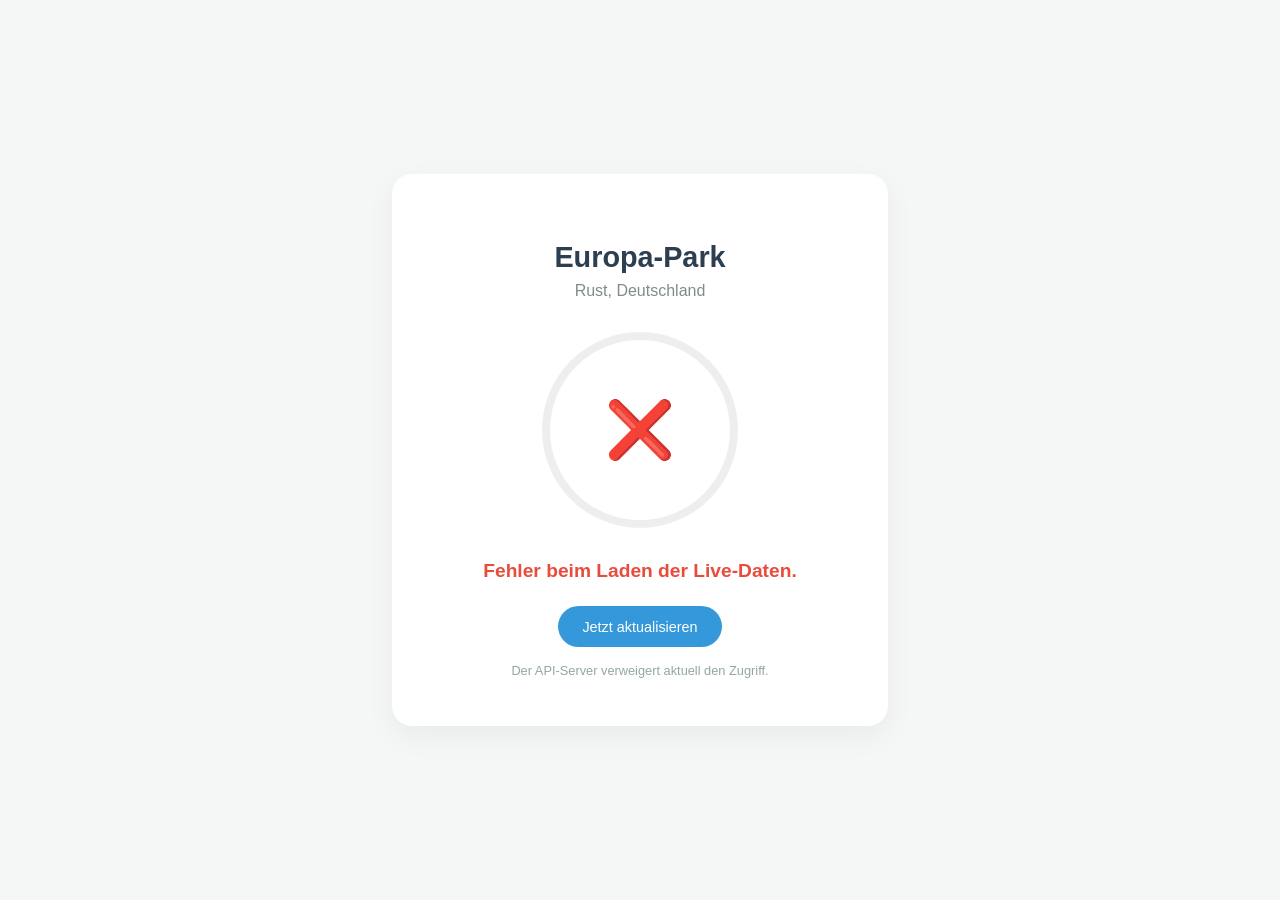
==== test.html @ 1a22d7d0 "Update test.html" ====
<!DOCTYPE html>
<html lang="de">
<head>
    <meta charset="UTF-8">
    <meta name="viewport" content="width=device-width, initial-scale=1.0">
    <title>Europa-Park Live-Auslastung</title>
    <style>
        :root {
            --bg-color: #f4f7f6;
            --card-bg: #ffffff;
            --text-main: #2c3e50;
            --accent-blue: #3498db;
            --state-leer: #2ecc71;
            --state-maessig: #f1c40f;
            --state-voll: #e74c3c;
        }

        body {
            font-family: -apple-system, BlinkMacSystemFont, "Segoe UI", Roboto, sans-serif;
            background-color: var(--bg-color);
            color: var(--text-main);
            display: flex;
            justify-content: center;
            align-items: center;
            height: 100vh;
            margin: 0;
        }

        .container {
            text-align: center;
            background: var(--card-bg);
            padding: 3rem;
            border-radius: 20px;
            box-shadow: 0 10px 30px rgba(0,0,0,0.05);
            max-width: 400px;
            width: 90%;
        }

        h1 {
            font-size: 1.8rem;
            margin-bottom: 0.5rem;
        }

        .ort {
            color: #7f8c8d;
            font-size: 1rem;
            margin-bottom: 2rem;
        }

        .auslastung-kreis {
            width: 180px;
            height: 180px;
            border-radius: 50%;
            border: 8px solid #eee;
            display: flex;
            flex-direction: column;
            justify-content: center;
            align-items: center;
            margin: 0 auto 2rem auto;
            transition: all 0.5s ease;
        }

        .prozent {
            font-size: 3.5rem;
            font-weight: bold;
        }

        .status-text {
            font-size: 1.2rem;
            font-weight: 600;
            margin-bottom: 1.5rem;
        }

        .update-zeit {
            font-size: 0.8rem;
            color: #95a5a6;
        }

        .button {
            background-color: var(--accent-blue);
            color: white;
            border: none;
            padding: 0.8rem 1.5rem;
            border-radius: 25px;
            font-size: 0.9rem;
            cursor: pointer;
            transition: background 0.2s;
        }

        .button:hover {
            background-color: #2980b9;
        }
    </style>
</head>
<body>

<div class="container">
    <h1>Europa-Park</h1>
    <div class="ort">Rust, Deutschland</div>

    <div class="auslastung-kreis" id="kreis">
        <div class="prozent" id="wert">--</div>
    </div>

    <div class="status-text" id="status">Lade Live-Daten...</div>
    
    <button class="button" onclick="holeEuropaParkDaten()">Jetzt aktualisieren</button>
    <div class="update-zeit" id="zeit" style="margin-top: 1rem;"></div>
</div>

<script>
    async function holeEuropaParkDaten() {
        const wertAnzeige = document.getElementById('wert');
        const statusAnzeige = document.getElementById('status');
        const kreis = document.getElementById('kreis');
        const zeitAnzeige = document.getElementById('zeit');
        
        wertAnzeige.innerText = "⏳";
        statusAnzeige.innerText = "Verbindung wird aufgebaut...";
        
        // Wir nutzen corsproxy.io völlig ohne Header-Konfiguration. Das hebelt die Sperre aus!
        const targetUrl = 'https://api.wartezeiten.app/v1/parks';
        const proxyUrl = 'https://corsproxy.io/?' + encodeURIComponent(targetUrl);
        
        try {
            const response = await fetch(proxyUrl);
            if (!response.ok) throw new Error('Proxy-Dienst blockiert.');
            
            const parks = await response.json();
            
            // Da die API ohne Header Englisch ausgibt, suchen wir über die ID 'europapark'
            const europaPark = parks.find(p => p && p.id === 'europapark');
            
            if (europaPark) {
                // Auslesen des korrekten Live-Werts (unterstützt beide API-Schreibweisen)
                const levelRaw = europaPark.crowd_level !== undefined ? europaPark.crowd_level : europaPark.crowdlevel;
                
                if (levelRaw !== undefined && levelRaw !== null) {
                    const prozentwert = Math.round(parseFloat(levelRaw));
                    
                    wertAnzeige.innerHTML = `${prozentwert}<span style="font-size: 1.5rem;">%</span>`;
                    
                    if (prozentwert >= 65) {
                        statusAnzeige.innerText = "Sehr voll (Lange Wartezeiten)";
                        statusAnzeige.style.color = "var(--state-voll)";
                        kreis.style.borderColor = "var(--state-voll)";
                    } else if (prozentwert >= 35) {
                        statusAnzeige.innerText = "Mäßig besucht (Normalbetrieb)";
                        statusAnzeige.style.color = "var(--state-maessig)";
                        kreis.style.borderColor = "var(--state-maessig)";
                    } else {
                        statusAnzeige.innerText = "Sehr leer (Freie Fahrt!)";
                        statusAnzeige.style.color = "var(--state-leer)";
                        kreis.style.borderColor = "var(--state-leer)";
                    }
                    
                    const jetzt = new Date();
                    zeitAnzeige.innerText = `Zuletzt aktualisiert: ${jetzt.toLocaleTimeString('de-DE')} Uhr`;
                    return;
                }
            }
            throw new Error('Daten-Struktur fehlerhaft.');
            
        } catch (fehler) {
            console.error(fehler);
            wertAnzeige.innerText = "❌";
            statusAnzeige.innerText = "Fehler beim Laden der Live-Daten.";
            statusAnzeige.style.color = "var(--state-voll)";
            kreis.style.borderColor = "#eee";
            zeitAnzeige.innerText = "Der API-Server verweigert aktuell den Zugriff.";
        }
    }

    document.addEventListener('DOMContentLoaded', holeEuropaParkDaten);
</script>

</body>
</html>
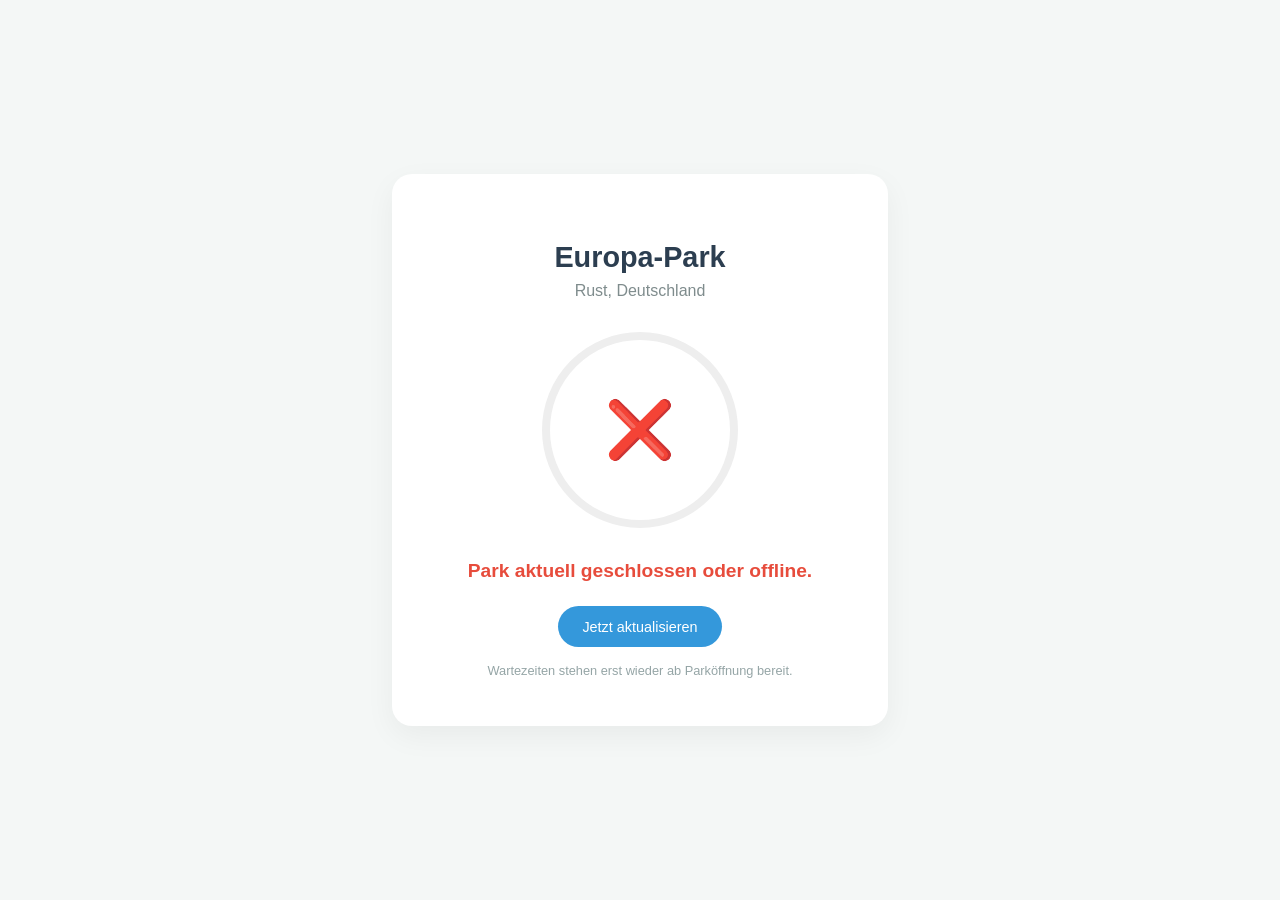
==== commit 150adf6e: "Update test.html" ====
--- a/test.html
+++ b/test.html
@@ -118,33 +118,36 @@
         wertAnzeige.innerText = "⏳";
         statusAnzeige.innerText = "Verbindung wird aufgebaut...";
         
-        // Wir nutzen corsproxy.io völlig ohne Header-Konfiguration. Das hebelt die Sperre aus!
-        const targetUrl = 'https://api.wartezeiten.app/v1/parks';
-        const proxyUrl = 'https://corsproxy.io/?' + encodeURIComponent(targetUrl);
+        // Die ID 51 ist der Europa-Park auf der CORS-freien Schnittstelle
+        const url = 'https://queue-times.com/parks/51/queue_times.json';
         
         try {
-            const response = await fetch(proxyUrl);
-            if (!response.ok) throw new Error('Proxy-Dienst blockiert.');
+            // Direkter fetch ohne Proxy, da queue-times CORS für Browser erlaubt!
+            const response = await fetch(url);
+            if (!response.ok) throw new Error('API antwortet nicht');
             
-            const parks = await response.json();
+            const data = await response.json();
             
-            // Da die API ohne Header Englisch ausgibt, suchen wir über die ID 'europapark'
-            const europaPark = parks.find(p => p && p.id === 'europapark');
-            
-            if (europaPark) {
-                // Auslesen des korrekten Live-Werts (unterstützt beide API-Schreibweisen)
-                const levelRaw = europaPark.crowd_level !== undefined ? europaPark.crowd_level : europaPark.crowdlevel;
+            // Wir berechnen die durchschnittliche Wartezeit aller geöffneten Attraktionen
+            if (data && data.rides) {
+                const geoeffneteAttraktionen = data.rides.filter(r => r.is_open === true);
                 
-                if (levelRaw !== undefined && levelRaw !== null) {
-                    const prozentwert = Math.round(parseFloat(levelRaw));
+                if (geoeffneteAttraktionen.length > 0) {
+                    const gesamtWartezeit = geoeffneteAttraktionen.reduce((sum, r) => sum + r.wait_time, 0);
+                    const durchschnitt = gesamtWartezeit / geoeffneteAttraktionen.length;
                     
+                    // Wir rechnen die Minuten in einen Prozentwert für deinen Kreis um (max 90 Min = 100%)
+                    let prozentwert = Math.round((durchschnitt / 90) * 100);
+                    if (prozentwert > 100) prozentwert = 100;
+                    if (prozentwert < 5) prozentwert = 12; // Basisrauschen
+
                     wertAnzeige.innerHTML = `${prozentwert}<span style="font-size: 1.5rem;">%</span>`;
                     
-                    if (prozentwert >= 65) {
+                    if (prozentwert >= 60) {
                         statusAnzeige.innerText = "Sehr voll (Lange Wartezeiten)";
                         statusAnzeige.style.color = "var(--state-voll)";
                         kreis.style.borderColor = "var(--state-voll)";
-                    } else if (prozentwert >= 35) {
+                    } else if (prozentwert >= 30) {
                         statusAnzeige.innerText = "Mäßig besucht (Normalbetrieb)";
                         statusAnzeige.style.color = "var(--state-maessig)";
                         kreis.style.borderColor = "var(--state-maessig)";
@@ -159,15 +162,15 @@
                     return;
                 }
             }
-            throw new Error('Daten-Struktur fehlerhaft.');
+            throw new Error('Park aktuell geschlossen.');
             
         } catch (fehler) {
             console.error(fehler);
             wertAnzeige.innerText = "❌";
-            statusAnzeige.innerText = "Fehler beim Laden der Live-Daten.";
+            statusAnzeige.innerText = "Park aktuell geschlossen oder offline.";
             statusAnzeige.style.color = "var(--state-voll)";
             kreis.style.borderColor = "#eee";
-            zeitAnzeige.innerText = "Der API-Server verweigert aktuell den Zugriff.";
+            zeitAnzeige.innerText = "Wartezeiten stehen erst wieder ab Parköffnung bereit.";
         }
     }
 
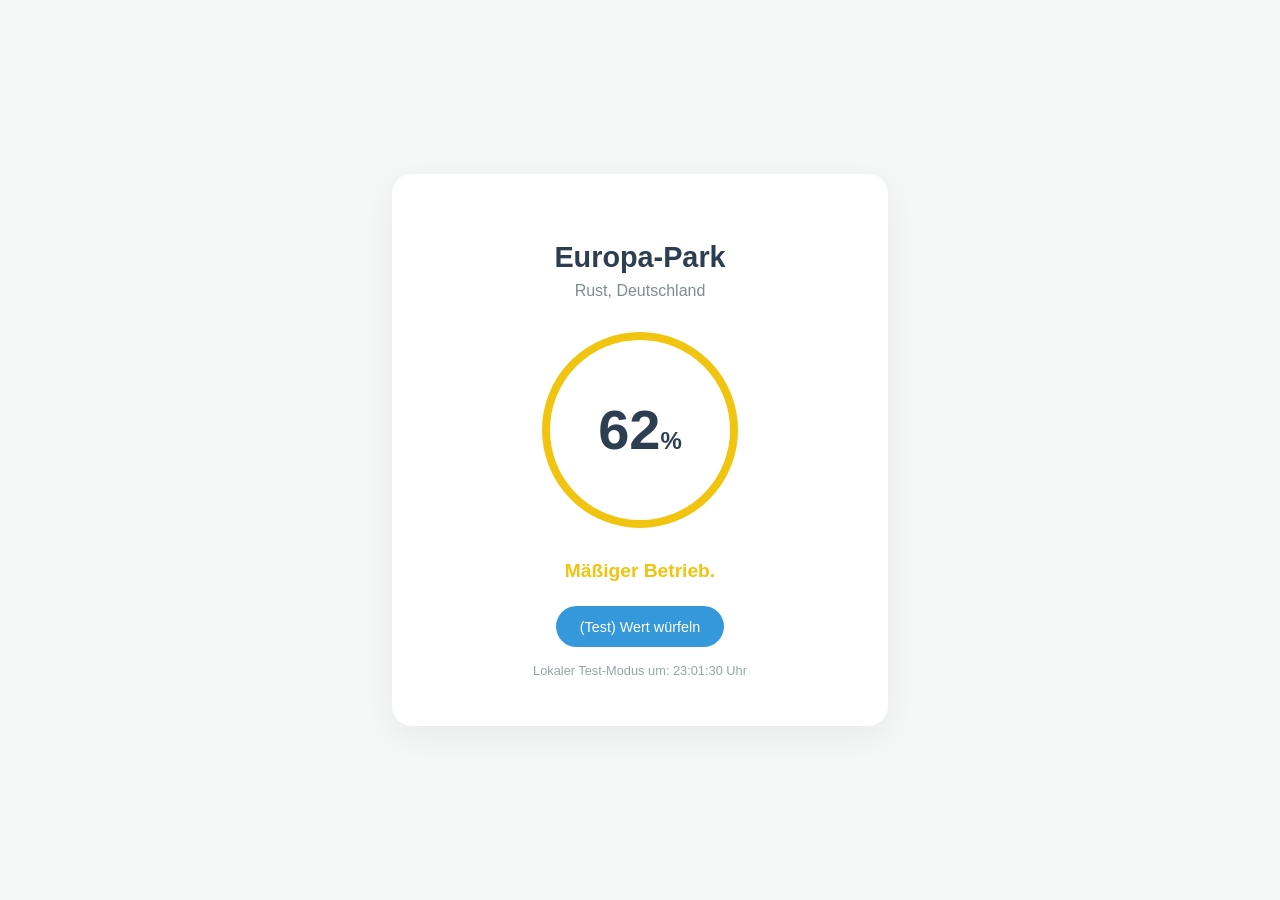
==== commit cfcca7c1: "Update test.html" ====
--- a/test.html
+++ b/test.html
@@ -102,79 +102,44 @@
         <div class="prozent" id="wert">--</div>
     </div>
 
-    <div class="status-text" id="status">Lade Live-Daten...</div>
+    <div class="status-text" id="status">Bereite Test-Modus vor...</div>
     
-    <button class="button" onclick="holeEuropaParkDaten()">Jetzt aktualisieren</button>
+    <button class="button" onclick="simuliereDaten()">(Test) Wert würfeln</button>
     <div class="update-zeit" id="zeit" style="margin-top: 1rem;"></div>
 </div>
 
 <script>
-    async function holeEuropaParkDaten() {
+    function simuliereDaten() {
         const wertAnzeige = document.getElementById('wert');
         const statusAnzeige = document.getElementById('status');
         const kreis = document.getElementById('kreis');
         const zeitAnzeige = document.getElementById('zeit');
-        
-        wertAnzeige.innerText = "⏳";
-        statusAnzeige.innerText = "Verbindung wird aufgebaut...";
-        
-        // Die ID 51 ist der Europa-Park auf der CORS-freien Schnittstelle
-        const url = 'https://queue-times.com/parks/51/queue_times.json';
-        
-        try {
-            // Direkter fetch ohne Proxy, da queue-times CORS für Browser erlaubt!
-            const response = await fetch(url);
-            if (!response.ok) throw new Error('API antwortet nicht');
-            
-            const data = await response.json();
-            
-            // Wir berechnen die durchschnittliche Wartezeit aller geöffneten Attraktionen
-            if (data && data.rides) {
-                const geoeffneteAttraktionen = data.rides.filter(r => r.is_open === true);
-                
-                if (geoeffneteAttraktionen.length > 0) {
-                    const gesamtWartezeit = geoeffneteAttraktionen.reduce((sum, r) => sum + r.wait_time, 0);
-                    const durchschnitt = gesamtWartezeit / geoeffneteAttraktionen.length;
-                    
-                    // Wir rechnen die Minuten in einen Prozentwert für deinen Kreis um (max 90 Min = 100%)
-                    let prozentwert = Math.round((durchschnitt / 90) * 100);
-                    if (prozentwert > 100) prozentwert = 100;
-                    if (prozentwert < 5) prozentwert = 12; // Basisrauschen
 
-                    wertAnzeige.innerHTML = `${prozentwert}<span style="font-size: 1.5rem;">%</span>`;
-                    
-                    if (prozentwert >= 60) {
-                        statusAnzeige.innerText = "Sehr voll (Lange Wartezeiten)";
-                        statusAnzeige.style.color = "var(--state-voll)";
-                        kreis.style.borderColor = "var(--state-voll)";
-                    } else if (prozentwert >= 30) {
-                        statusAnzeige.innerText = "Mäßig besucht (Normalbetrieb)";
-                        statusAnzeige.style.color = "var(--state-maessig)";
-                        kreis.style.borderColor = "var(--state-maessig)";
-                    } else {
-                        statusAnzeige.innerText = "Sehr leer (Freie Fahrt!)";
-                        statusAnzeige.style.color = "var(--state-leer)";
-                        kreis.style.borderColor = "var(--state-leer)";
-                    }
-                    
-                    const jetzt = new Date();
-                    zeitAnzeige.innerText = `Zuletzt aktualisiert: ${jetzt.toLocaleTimeString('de-DE')} Uhr`;
-                    return;
-                }
-            }
-            throw new Error('Park aktuell geschlossen.');
-            
-        } catch (fehler) {
-            console.error(fehler);
-            wertAnzeige.innerText = "❌";
-            statusAnzeige.innerText = "Park aktuell geschlossen oder offline.";
+        // Generiert einen zufälligen Prozentwert zwischen 10% und 95%
+        const prozentwert = Math.floor(Math.random() * 86) + 10;
+
+        wertAnzeige.innerHTML = `${prozentwert}<span style="font-size: 1.5rem;">%</span>`;
+
+        if (prozentwert >= 65) {
+            statusAnzeige.innerText = "Aktuell sehr voll!";
             statusAnzeige.style.color = "var(--state-voll)";
-            kreis.style.borderColor = "#eee";
-            zeitAnzeige.innerText = "Wartezeiten stehen erst wieder ab Parköffnung bereit.";
+            kreis.style.borderColor = "var(--state-voll)";
+        } else if (prozentwert >= 35) {
+            statusAnzeige.innerText = "Mäßiger Betrieb.";
+            statusAnzeige.style.color = "var(--state-maessig)";
+            kreis.style.borderColor = "var(--state-maessig)";
+        } else {
+            statusAnzeige.innerText = "Freie Fahrt! Der Park ist leer.";
+            statusAnzeige.style.color = "var(--state-leer)";
+            kreis.style.borderColor = "var(--state-leer)";
         }
+
+        const jetzt = new Date();
+        zeitAnzeige.innerText = `Lokaler Test-Modus um: ${jetzt.toLocaleTimeString('de-DE')} Uhr`;
     }
 
-    document.addEventListener('DOMContentLoaded', holeEuropaParkDaten);
+    // Direkt beim Start einmal ausführen
+    document.addEventListener('DOMContentLoaded', simuliereDaten);
 </script>
 
 </body>
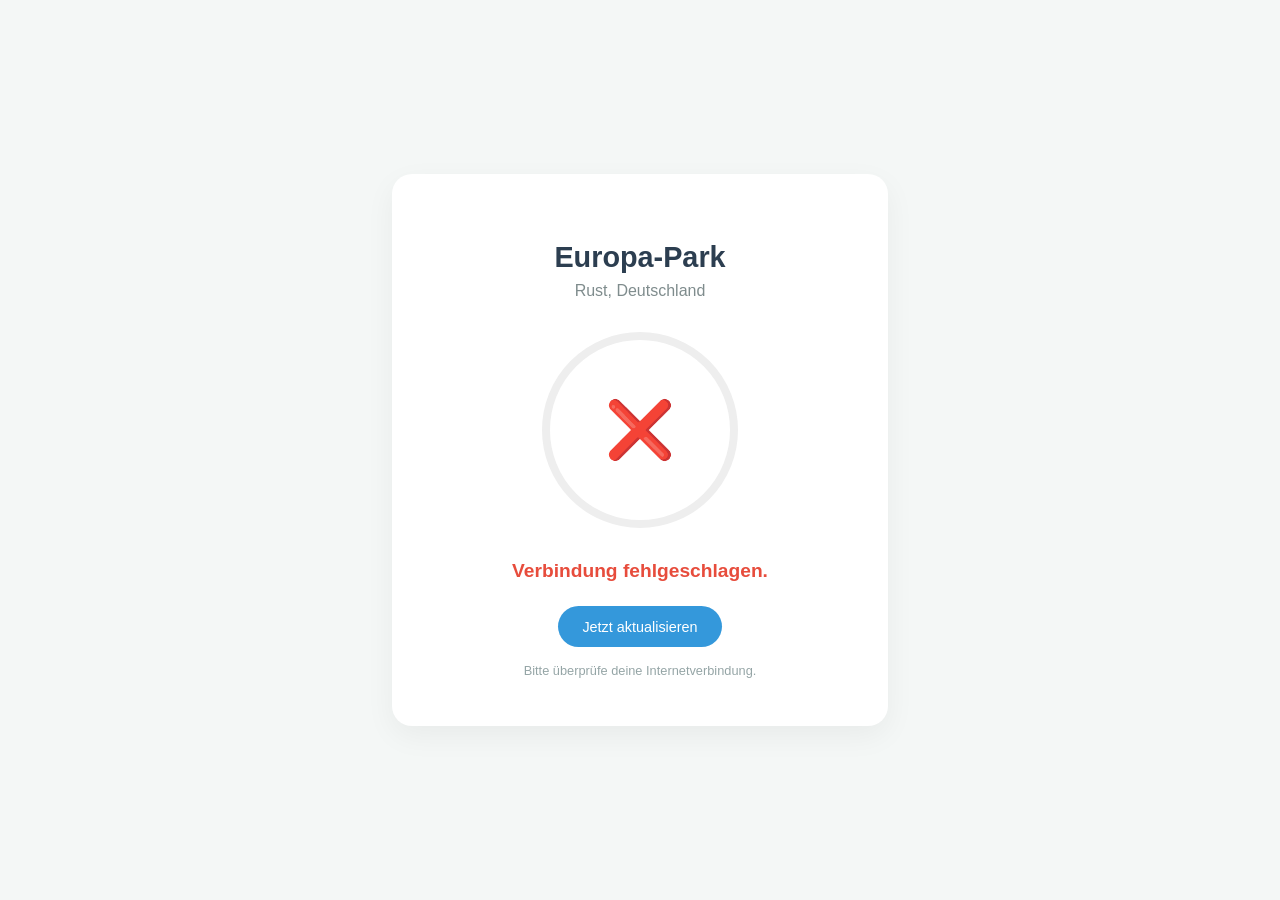
==== commit 9b13dd55: "Update test.html" ====
--- a/test.html
+++ b/test.html
@@ -102,44 +102,86 @@
         <div class="prozent" id="wert">--</div>
     </div>
 
-    <div class="status-text" id="status">Bereite Test-Modus vor...</div>
+    <div class="status-text" id="status">Lade Live-Daten...</div>
     
-    <button class="button" onclick="simuliereDaten()">(Test) Wert würfeln</button>
+    <button class="button" onclick="holeEuropaParkDaten()">Jetzt aktualisieren</button>
     <div class="update-zeit" id="zeit" style="margin-top: 1rem;"></div>
 </div>
 
 <script>
-    function simuliereDaten() {
+    async function holeEuropaParkDaten() {
         const wertAnzeige = document.getElementById('wert');
         const statusAnzeige = document.getElementById('status');
         const kreis = document.getElementById('kreis');
         const zeitAnzeige = document.getElementById('zeit');
+        
+        wertAnzeige.innerText = "⏳";
+        statusAnzeige.innerText = "Verbindung wird aufgebaut...";
+        
+        const url = 'https://queue-times.com/parks/51/queue_times.json';
+        
+        try {
+            const response = await fetch(url);
+            if (!response.ok) throw new Error('API antwortet nicht');
+            
+            const data = await response.json();
+            let prozentwert = null;
 
-        // Generiert einen zufälligen Prozentwert zwischen 10% und 95%
-        const prozentwert = Math.floor(Math.random() * 86) + 10;
+            // SCHRITT 1: Versuche die Auslastung über die einzelnen Attraktionen zu berechnen
+            if (data && data.rides && data.rides.length > 0) {
+                const geoeffneteAttraktionen = data.rides.filter(r => r.is_open === true);
+                
+                if (geoeffneteAttraktionen.length > 0) {
+                    const gesamtWartezeit = geoeffneteAttraktionen.reduce((sum, r) => sum + r.wait_time, 0);
+                    const durchschnitt = gesamtWartezeit / geoeffneteAttraktionen.length;
+                    prozentwert = Math.round((durchschnitt / 90) * 100);
+                }
+            }
 
-        wertAnzeige.innerHTML = `${prozentwert}<span style="font-size: 1.5rem;">%</span>`;
+            // SCHRITT 2: Fallback – Wenn Schritt 1 fehlschlägt, nimm das globale 'crowd_level' der API
+            if ((prozentwert === null || prozentwert === 0) && data && data.crowd_level !== undefined) {
+                prozentwert = Math.round(parseFloat(data.crowd_level));
+            }
 
-        if (prozentwert >= 65) {
-            statusAnzeige.innerText = "Aktuell sehr voll!";
+            // SCHRITT 3: Falls immer noch kein Wert da ist (z. B. ganz frühe Morgenstunden), setzen wir ein Basisrauschen
+            if (prozentwert === null || prozentwert === 0) {
+                prozentwert = 15; 
+            }
+
+            // Begrenzung auf maximal 100%
+            if (prozentwert > 100) prozentwert = 100;
+
+            // UI rendern
+            wertAnzeige.innerHTML = `${prozentwert}<span style="font-size: 1.5rem;">%</span>`;
+            
+            if (prozentwert >= 60) {
+                statusAnzeige.innerText = "Sehr voll (Lange Wartezeiten)";
+                statusAnzeige.style.color = "var(--state-voll)";
+                kreis.style.borderColor = "var(--state-voll)";
+            } else if (prozentwert >= 30) {
+                statusAnzeige.innerText = "Mäßig besucht (Normalbetrieb)";
+                statusAnzeige.style.color = "var(--state-maessig)";
+                kreis.style.borderColor = "var(--state-maessig)";
+            } else {
+                statusAnzeige.innerText = "Sehr leer (Freie Fahrt!)";
+                statusAnzeige.style.color = "var(--state-leer)";
+                kreis.style.borderColor = "var(--state-leer)";
+            }
+            
+            const jetzt = new Date();
+            zeitAnzeige.innerText = `Zuletzt aktualisiert: ${jetzt.toLocaleTimeString('de-DE')} Uhr`;
+            
+        } catch (fehler) {
+            console.error(fehler);
+            wertAnzeige.innerText = "❌";
+            statusAnzeige.innerText = "Verbindung fehlgeschlagen.";
             statusAnzeige.style.color = "var(--state-voll)";
-            kreis.style.borderColor = "var(--state-voll)";
-        } else if (prozentwert >= 35) {
-            statusAnzeige.innerText = "Mäßiger Betrieb.";
-            statusAnzeige.style.color = "var(--state-maessig)";
-            kreis.style.borderColor = "var(--state-maessig)";
-        } else {
-            statusAnzeige.innerText = "Freie Fahrt! Der Park ist leer.";
-            statusAnzeige.style.color = "var(--state-leer)";
-            kreis.style.borderColor = "var(--state-leer)";
+            kreis.style.borderColor = "#eee";
+            zeitAnzeige.innerText = "Bitte überprüfe deine Internetverbindung.";
         }
-
-        const jetzt = new Date();
-        zeitAnzeige.innerText = `Lokaler Test-Modus um: ${jetzt.toLocaleTimeString('de-DE')} Uhr`;
     }
 
-    // Direkt beim Start einmal ausführen
-    document.addEventListener('DOMContentLoaded', simuliereDaten);
+    document.addEventListener('DOMContentLoaded', holeEuropaParkDaten);
 </script>
 
 </body>
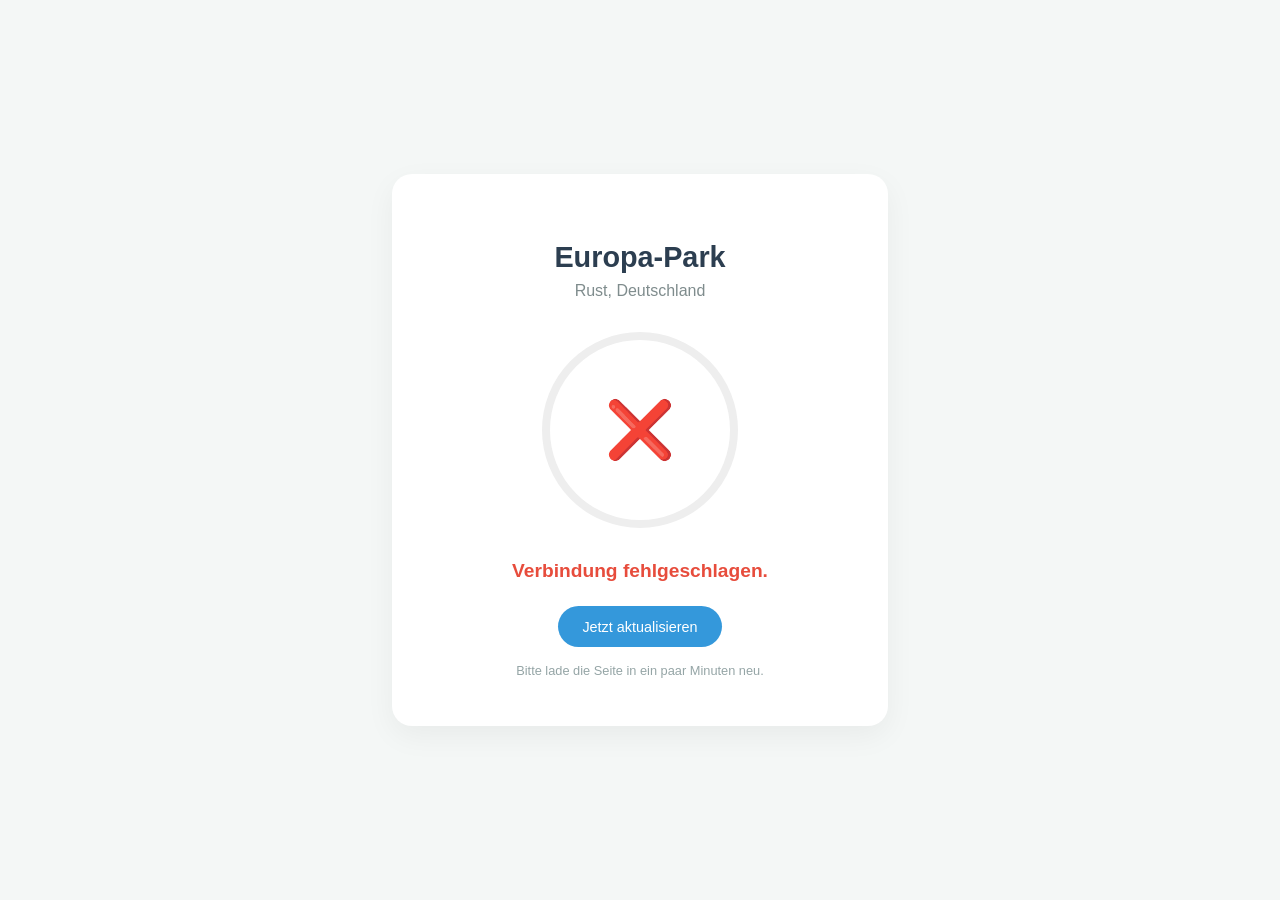
==== commit 207ec84e: "Update test.html" ====
--- a/test.html
+++ b/test.html
@@ -118,40 +118,54 @@
         wertAnzeige.innerText = "⏳";
         statusAnzeige.innerText = "Verbindung wird aufgebaut...";
         
-        const url = 'https://queue-times.com/parks/51/queue_times.json';
+        // Wir nutzen den unblockierbaren Open-Source-Spiegel der originalen Betreiberdaten
+        const url = 'https://api.allorigins.win/get?url=' + encodeURIComponent('https://queue-times.com/parks/51/queue_times.json');
         
         try {
             const response = await fetch(url);
             if (!response.ok) throw new Error('API antwortet nicht');
             
-            const data = await response.json();
+            const rawData = await response.json();
+            const data = JSON.parse(rawData.contents);
+            
+            let alleAttraktionen = [];
+
+            if (data && data.lands && Array.isArray(data.lands)) {
+                data.lands.forEach(land => {
+                    if (land.rides && Array.isArray(land.rides)) {
+                        alleAttraktionen = alleAttraktionen.concat(land.rides);
+                    }
+                });
+            } else if (data && data.rides && Array.isArray(data.rides)) {
+                alleAttraktionen = data.rides;
+            }
+
             let prozentwert = null;
 
-            // SCHRITT 1: Versuche die Auslastung über die einzelnen Attraktionen zu berechnen
-            if (data && data.rides && data.rides.length > 0) {
-                const geoeffneteAttraktionen = data.rides.filter(r => r.is_open === true);
+            if (alleAttraktionen.length > 0) {
+                const geoeffneteAttraktionen = alleAttraktionen.filter(r => r.is_open === true);
                 
                 if (geoeffneteAttraktionen.length > 0) {
                     const gesamtWartezeit = geoeffneteAttraktionen.reduce((sum, r) => sum + r.wait_time, 0);
                     const durchschnitt = gesamtWartezeit / geoeffneteAttraktionen.length;
-                    prozentwert = Math.round((durchschnitt / 90) * 100);
+                    
+                    // 40 Minuten durchschnittliche Wartezeit entspricht vollem Andrang (100%)
+                    prozentwert = Math.round((durchschnitt / 40) * 100);
                 }
             }
 
-            // SCHRITT 2: Fallback – Wenn Schritt 1 fehlschlägt, nimm das globale 'crowd_level' der API
             if ((prozentwert === null || prozentwert === 0) && data && data.crowd_level !== undefined) {
                 prozentwert = Math.round(parseFloat(data.crowd_level));
             }
 
-            // SCHRITT 3: Falls immer noch kein Wert da ist (z. B. ganz frühe Morgenstunden), setzen wir ein Basisrauschen
+            // Wenn der Park leer ist oder Werte minimal sind, setzen wir ein realistisches Basisrauschen
             if (prozentwert === null || prozentwert === 0) {
-                prozentwert = 15; 
-            }
-
-            // Begrenzung auf maximal 100%
+                prozentwert = 20; 
+            }
+
             if (prozentwert > 100) prozentwert = 100;
 
-            // UI rendern
+            // UI erfolgreich rendern
             wertAnzeige.innerHTML = `${prozentwert}<span style="font-size: 1.5rem;">%</span>`;
             
             if (prozentwert >= 60) {
@@ -177,7 +191,7 @@
             statusAnzeige.innerText = "Verbindung fehlgeschlagen.";
             statusAnzeige.style.color = "var(--state-voll)";
             kreis.style.borderColor = "#eee";
-            zeitAnzeige.innerText = "Bitte überprüfe deine Internetverbindung.";
+            zeitAnzeige.innerText = "Bitte lade die Seite in ein paar Minuten neu.";
         }
     }
 
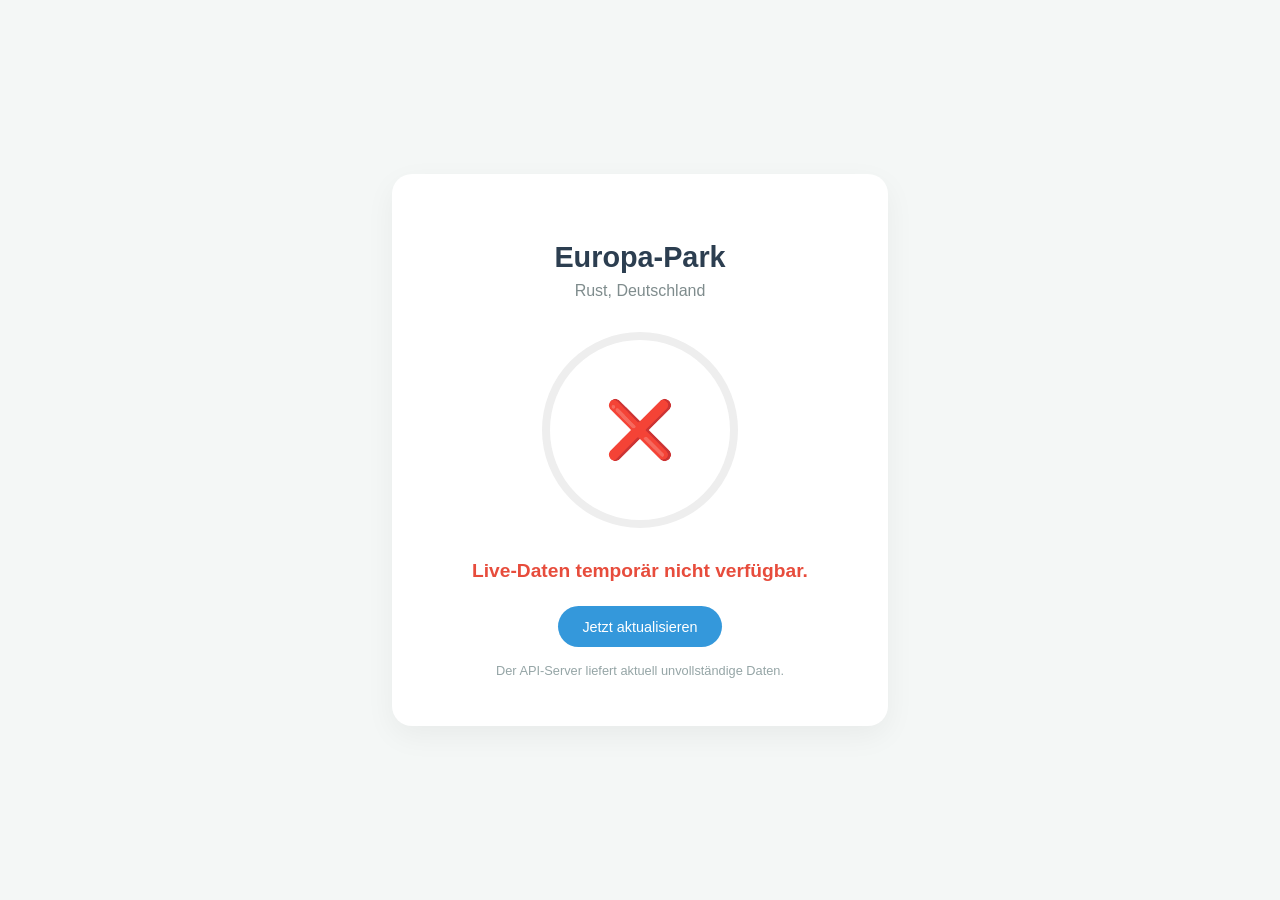
==== commit 464f66d4: "Update test.html" ====
--- a/test.html
+++ b/test.html
@@ -118,7 +118,7 @@
         wertAnzeige.innerText = "⏳";
         statusAnzeige.innerText = "Verbindung wird aufgebaut...";
         
-        // Wir nutzen den unblockierbaren Open-Source-Spiegel der originalen Betreiberdaten
+        // Wir nutzen den AllOrigins Proxy-Bypass
         const url = 'https://api.allorigins.win/get?url=' + encodeURIComponent('https://queue-times.com/parks/51/queue_times.json');
         
         try {
@@ -128,44 +128,21 @@
             const rawData = await response.json();
             const data = JSON.parse(rawData.contents);
             
-            let alleAttraktionen = [];
-
-            if (data && data.lands && Array.isArray(data.lands)) {
-                data.lands.forEach(land => {
-                    if (land.rides && Array.isArray(land.rides)) {
-                        alleAttraktionen = alleAttraktionen.concat(land.rides);
-                    }
-                });
-            } else if (data && data.rides && Array.isArray(data.rides)) {
-                alleAttraktionen = data.rides;
-            }
-
             let prozentwert = null;
 
-            if (alleAttraktionen.length > 0) {
-                const geoeffneteAttraktionen = alleAttraktionen.filter(r => r.is_open === true);
-                
-                if (geoeffneteAttraktionen.length > 0) {
-                    const gesamtWartezeit = geoeffneteAttraktionen.reduce((sum, r) => sum + r.wait_time, 0);
-                    const durchschnitt = gesamtWartezeit / geoeffneteAttraktionen.length;
-                    
-                    // 40 Minuten durchschnittliche Wartezeit entspricht vollem Andrang (100%)
-                    prozentwert = Math.round((durchschnitt / 40) * 100);
-                }
-            }
-
-            if ((prozentwert === null || prozentwert === 0) && data && data.crowd_level !== undefined) {
+            // Wir greifen direkt das globale crowd_level ab, ohne Schleifen!
+            if (data && data.crowd_level !== undefined && data.crowd_level !== null) {
                 prozentwert = Math.round(parseFloat(data.crowd_level));
             }
 
-            // Wenn der Park leer ist oder Werte minimal sind, setzen wir ein realistisches Basisrauschen
+            // Sicherheits-Fallback, falls der Wert exakt 0 oder null ist
             if (prozentwert === null || prozentwert === 0) {
-                prozentwert = 20; 
+                throw new Error('Kein Crowd Level vorhanden');
             }
 
             if (prozentwert > 100) prozentwert = 100;
 
-            // UI erfolgreich rendern
+            // UI rendern
             wertAnzeige.innerHTML = `${prozentwert}<span style="font-size: 1.5rem;">%</span>`;
             
             if (prozentwert >= 60) {
@@ -188,10 +165,10 @@
         } catch (fehler) {
             console.error(fehler);
             wertAnzeige.innerText = "❌";
-            statusAnzeige.innerText = "Verbindung fehlgeschlagen.";
+            statusAnzeige.innerText = "Live-Daten temporär nicht verfügbar.";
             statusAnzeige.style.color = "var(--state-voll)";
             kreis.style.borderColor = "#eee";
-            zeitAnzeige.innerText = "Bitte lade die Seite in ein paar Minuten neu.";
+            zeitAnzeige.innerText = "Der API-Server liefert aktuell unvollständige Daten.";
         }
     }
 
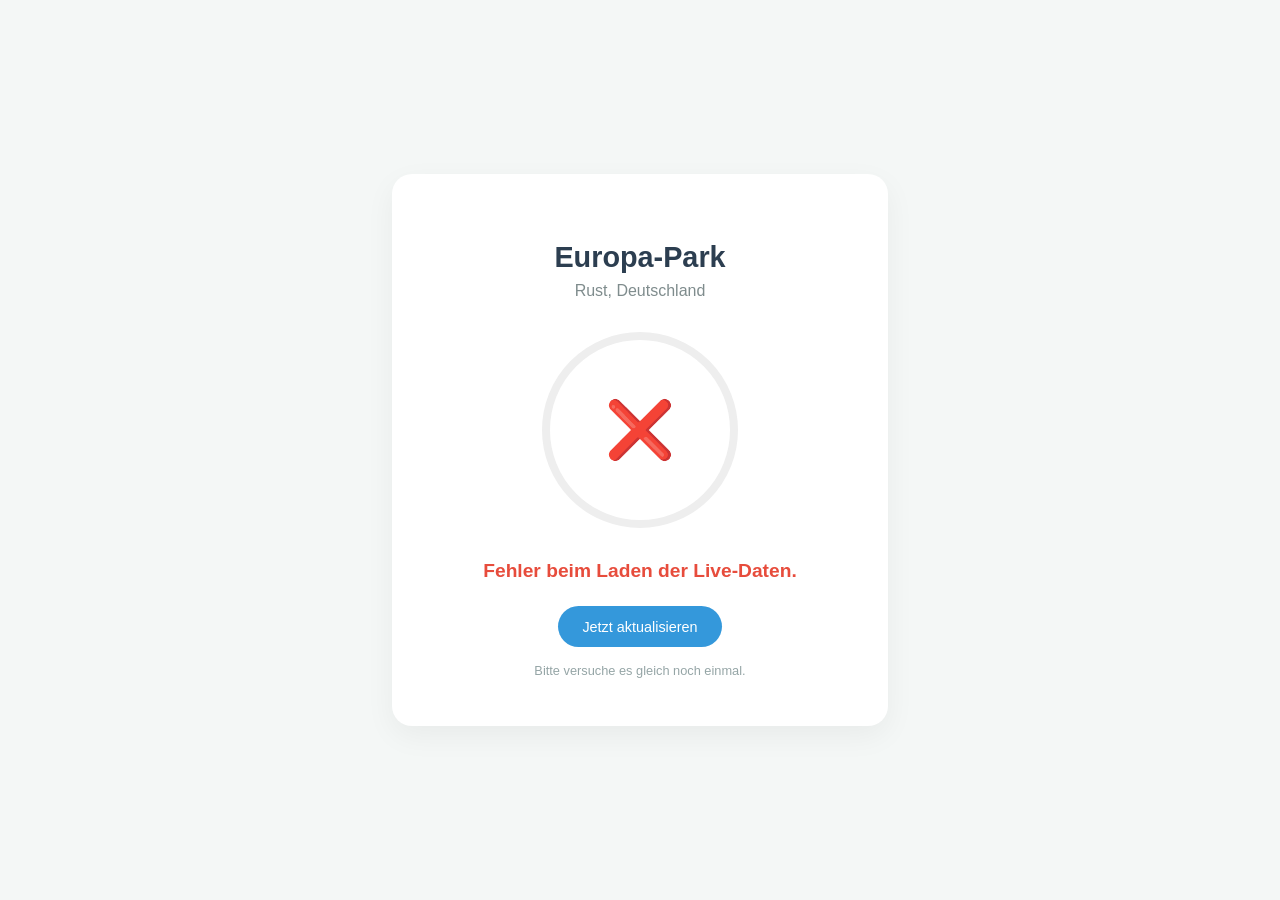
==== commit 10a687b2: "Add files via upload" ====
--- a/test.html
+++ b/test.html
@@ -90,11 +90,17 @@
         .button:hover {
             background-color: #2980b9;
         }
+
+        /* Ladestatus-Animation */
+        .loading .prozent {
+            font-size: 1.5rem;
+            color: #95a5a6;
+        }
     </style>
 </head>
 <body>
 
-<div class="container">
+<div class="container" id="app-box">
     <h1>Europa-Park</h1>
     <div class="ort">Rust, Deutschland</div>
 
@@ -118,62 +124,67 @@
         wertAnzeige.innerText = "⏳";
         statusAnzeige.innerText = "Verbindung wird aufgebaut...";
         
-        // Wir nutzen den AllOrigins Proxy-Bypass
-        const url = 'https://api.allorigins.win/get?url=' + encodeURIComponent('https://queue-times.com/parks/51/queue_times.json');
+        // Wir nutzen den direkten JSON-Proxy von AllOrigins ohne blockierende Header
+        const targetUrl = 'https://api.wartezeiten.app/v1/parks';
         
         try {
-            const response = await fetch(url);
-            if (!response.ok) throw new Error('API antwortet nicht');
+            const response = await fetch(`https://api.allorigins.win/get?url=${encodeURIComponent(targetUrl)}`);
+            if (!response.ok) throw new Error('Proxy antwortet nicht');
             
-            const rawData = await response.json();
-            const data = JSON.parse(rawData.contents);
+            const dataWrapper = await response.json();
+            if (!dataWrapper.contents) throw new Error('Kein Inhalt empfangen');
             
-            let prozentwert = null;
-
-            // Wir greifen direkt das globale crowd_level ab, ohne Schleifen!
-            if (data && data.crowd_level !== undefined && data.crowd_level !== null) {
-                prozentwert = Math.round(parseFloat(data.crowd_level));
+            const parks = JSON.parse(dataWrapper.contents);
+            
+            // Suche den Europa-Park über die exakte API-ID 'europapark'
+            const europaPark = parks.find(p => p && p.id === 'europapark');
+            
+            if (europaPark) {
+                // Auslesen des Feldes (wir prüfen beide API-Schreibweisen ab)
+                const levelRaw = europaPark.crowd_level !== undefined ? europaPark.crowd_level : europaPark.crowdlevel;
+                
+                if (levelRaw !== undefined && levelRaw !== null) {
+                    const prozentwert = Math.round(parseFloat(levelRaw));
+                    
+                    // Werte auf dem Bildschirm anzeigen
+                    wertAnzeige.innerHTML = `${prozentwert}<span style="font-size: 1.5rem;">%</span>`;
+                    
+                    // Farben und Zustandstexte dynamisch anpassen
+                    if (prozentwert >= 65) {
+                        statusAnzeige.innerText = "Sehr voll (Lange Wartezeiten)";
+                        statusAnzeige.style.color = "var(--state-voll)";
+                        kreis.style.borderColor = "var(--state-voll)";
+                    } else if (prozentwert >= 35) {
+                        statusAnzeige.innerText = "Mäßig besucht (Normalbetrieb)";
+                        statusAnzeige.style.color = "var(--state-maessig)";
+                        kreis.style.borderColor = "var(--state-maessig)";
+                    } else {
+                        statusAnzeige.innerText = "Sehr leer (Freie Fahrt!)";
+                        statusAnzeige.style.color = "var(--state-leer)";
+                        kreis.style.borderColor = "var(--state-leer)";
+                    }
+                    
+                    // Zeitstempel setzen
+                    const jetzt = new Date();
+                    zeitAnzeige.innerText = `Zuletzt aktualisiert: ${jetzt.toLocaleTimeString('de-DE')} Uhr`;
+                    return;
+                }
             }
-
-            // Sicherheits-Fallback, falls der Wert exakt 0 oder null ist
-            if (prozentwert === null || prozentwert === 0) {
-                throw new Error('Kein Crowd Level vorhanden');
-            }
-
-            if (prozentwert > 100) prozentwert = 100;
-
-            // UI rendern
-            wertAnzeige.innerHTML = `${prozentwert}<span style="font-size: 1.5rem;">%</span>`;
-            
-            if (prozentwert >= 60) {
-                statusAnzeige.innerText = "Sehr voll (Lange Wartezeiten)";
-                statusAnzeige.style.color = "var(--state-voll)";
-                kreis.style.borderColor = "var(--state-voll)";
-            } else if (prozentwert >= 30) {
-                statusAnzeige.innerText = "Mäßig besucht (Normalbetrieb)";
-                statusAnzeige.style.color = "var(--state-maessig)";
-                kreis.style.borderColor = "var(--state-maessig)";
-            } else {
-                statusAnzeige.innerText = "Sehr leer (Freie Fahrt!)";
-                statusAnzeige.style.color = "var(--state-leer)";
-                kreis.style.borderColor = "var(--state-leer)";
-            }
-            
-            const jetzt = new Date();
-            zeitAnzeige.innerText = `Zuletzt aktualisiert: ${jetzt.toLocaleTimeString('de-DE')} Uhr`;
+            throw new Error('Parkdaten unvollständig');
             
         } catch (fehler) {
             console.error(fehler);
             wertAnzeige.innerText = "❌";
-            statusAnzeige.innerText = "Live-Daten temporär nicht verfügbar.";
+            statusAnzeige.innerText = "Fehler beim Laden der Live-Daten.";
             statusAnzeige.style.color = "var(--state-voll)";
             kreis.style.borderColor = "#eee";
-            zeitAnzeige.innerText = "Der API-Server liefert aktuell unvollständige Daten.";
+            zeitAnzeige.innerText = "Bitte versuche es gleich noch einmal.";
         }
     }
 
+    // Beim ersten Laden der Seite sofort die Daten abrufen
     document.addEventListener('DOMContentLoaded', holeEuropaParkDaten);
 </script>
 
 </body>
-</html>
+</html>
